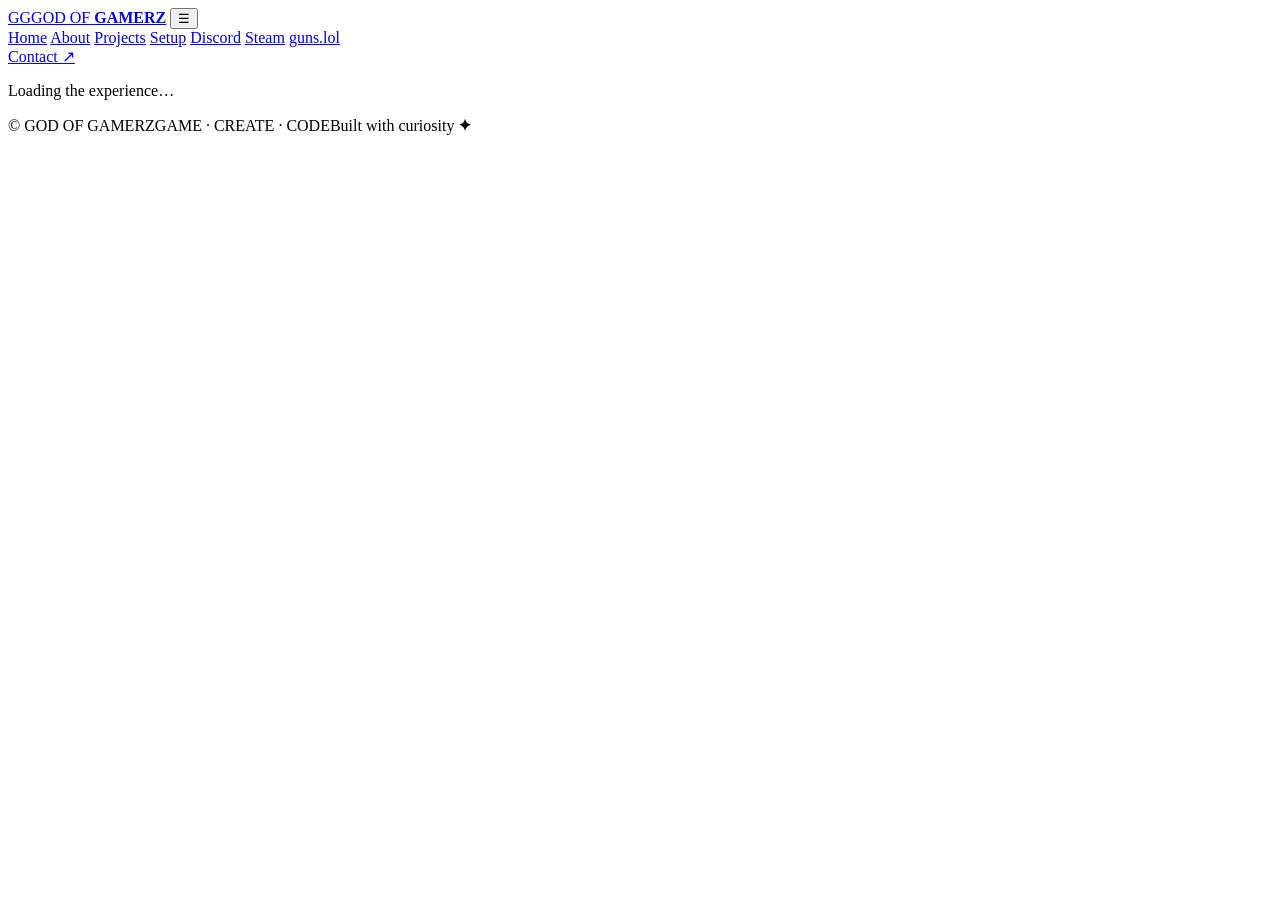
==== domain/manraj.xo.je/index.html @ b7074e6c "Add GOD OF GAMERZ personal site: index.html" ====
<!doctype html>
<html lang="en">
<head>
  <meta charset="utf-8">
  <meta name="viewport" content="width=device-width,initial-scale=1">
  <meta name="theme-color" content="#090b10">
  <meta name="description" content="GOD OF GAMERZ — gamer, creator and full-stack web & app developer.">
  <title>GOD OF GAMERZ — manraj.xo.je</title>
  <link rel="preconnect" href="https://fonts.googleapis.com">
  <link rel="preconnect" href="https://fonts.gstatic.com" crossorigin>
  <link href="https://fonts.googleapis.com/css2?family=DM+Sans:wght@400;500;600;700;800&family=Space+Grotesk:wght@500;600;700&display=swap" rel="stylesheet">
  <link rel="stylesheet" href="./css/style.css">
  <script defer src="./js/app.js"></script>
</head>
<body>
  <div class="ambient ambient-one"></div><div class="ambient ambient-two"></div>
  <header class="topbar">
    <a class="brand" href="#" data-page="home" aria-label="GOD OF GAMERZ home"><span class="brand-mark">GG</span><span>GOD OF <b>GAMERZ</b></span></a>
    <button class="menu-toggle" id="menuToggle" aria-label="Toggle navigation">☰</button>
    <nav class="nav" id="nav">
      <a href="#" data-page="home" class="active">Home</a>
      <a href="#" data-page="description">About</a>
      <a href="#" data-page="projects">Projects</a>
      <a href="#" data-page="setup">Setup</a>
      <a href="#" data-page="discord">Discord</a>
      <a href="#" data-page="steam">Steam</a>
      <a href="#" data-page="guns">guns.lol</a>
    </nav>
    <a class="top-cta" href="#" data-page="contact">Contact ↗</a>
  </header>
  <main id="app" class="page-shell" aria-live="polite">
    <section class="loading"><span class="loader"></span><p>Loading the experience…</p></section>
  </main>
  <footer class="footer"><span>© <span id="year"></span> GOD OF GAMERZ</span><span>GAME · CREATE · CODE</span><span>Built with curiosity <b>✦</b></span></footer>
</body>
</html>
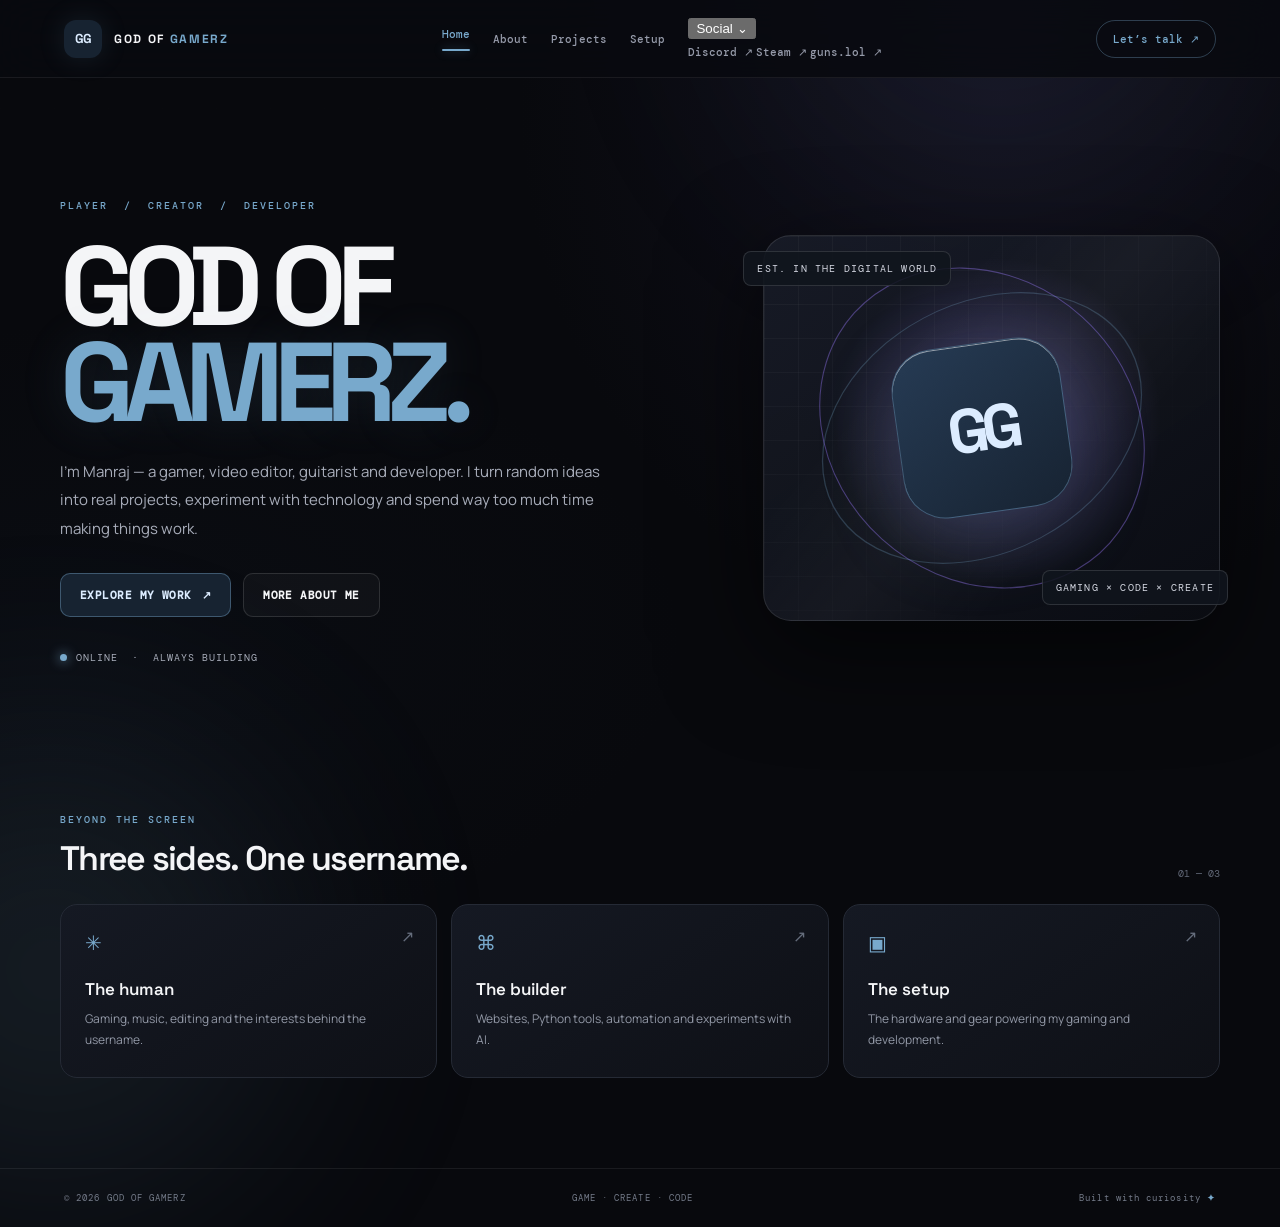
==== commit 6fa72d51: "Restructure site navigation with grouped social links" ====
--- a/domain/manraj.xo.je/index.html
+++ b/domain/manraj.xo.je/index.html
@@ -17,16 +17,21 @@
   <header class="topbar">
     <a class="brand" href="#" data-page="home" aria-label="GOD OF GAMERZ home"><span class="brand-mark">GG</span><span>GOD OF <b>GAMERZ</b></span></a>
     <button class="menu-toggle" id="menuToggle" aria-label="Toggle navigation">☰</button>
-    <nav class="nav" id="nav">
+    <nav class="nav" id="nav" aria-label="Main navigation">
       <a href="#" data-page="home" class="active">Home</a>
       <a href="#" data-page="description">About</a>
       <a href="#" data-page="projects">Projects</a>
       <a href="#" data-page="setup">Setup</a>
-      <a href="#" data-page="discord">Discord</a>
-      <a href="#" data-page="steam">Steam</a>
-      <a href="#" data-page="guns">guns.lol</a>
+      <div class="nav-more" id="navMore">
+        <button class="nav-more-trigger" type="button" aria-expanded="false" aria-controls="navSocial">Social <span>⌄</span></button>
+        <div class="nav-social" id="navSocial">
+          <a href="#" data-page="discord">Discord <span>↗</span></a>
+          <a href="#" data-page="steam">Steam <span>↗</span></a>
+          <a href="#" data-page="guns">guns.lol <span>↗</span></a>
+        </div>
+      </div>
     </nav>
-    <a class="top-cta" href="#" data-page="contact">Contact ↗</a>
+    <a class="top-cta" href="#" data-page="contact">Let’s talk <span>↗</span></a>
   </header>
   <main id="app" class="page-shell" aria-live="polite">
     <section class="loading"><span class="loader"></span><p>Loading the experience…</p></section>
--- a/domain/manraj.xo.je/css/style.css
+++ b/domain/manraj.xo.je/css/style.css
@@ -0,0 +1,17 @@
+@import url('https://fonts.googleapis.com/css2?family=DM+Mono:wght@400;500&family=Manrope:wght@400;500;600;700;800&family=Space+Grotesk:wght@400;500;600;700&display=swap');
+:root{color-scheme:dark;--bg:#08090d;--surface:#101218;--surface2:#151923;--line:#252a35;--text:#f4f5f7;--muted:#9298a6;--lime:#78a9cc;--violet:#596b9b;--radius:22px}
+*{box-sizing:border-box}html{scroll-behavior:smooth}body{margin:0;min-height:100vh;background:radial-gradient(ellipse at 78% 8%,#24203b55,transparent 34%),radial-gradient(ellipse at 8% 52%,#18243422,transparent 35%),var(--bg);color:var(--text);font-family:Manrope, sans-serif;overflow-x:hidden}body:before{content:"";position:fixed;inset:0;pointer-events:none;z-index:-1;opacity:.14;background-image:linear-gradient(#ffffff08 1px,transparent 1px),linear-gradient(90deg,#ffffff08 1px,transparent 1px);background-size:54px 54px;mask-image:linear-gradient(to bottom,black,transparent 85%)}a{color:inherit;text-decoration:none}.ambient{position:fixed;width:460px;height:460px;border-radius:50%;filter:blur(130px);opacity:.13;pointer-events:none;z-index:-1}.ambient-one{background:var(--violet);top:-280px;right:4%}.ambient-two{background:var(--lime);bottom:-300px;left:-180px}
+.topbar{height:78px;display:flex;align-items:center;justify-content:space-between;padding:0 clamp(18px,5vw,76px);border-bottom:1px solid #ffffff12;background:#090a0fdd;backdrop-filter:blur(22px);position:sticky;top:0;z-index:20}.brand{display:flex;align-items:center;gap:12px;font:700 12px 'Space Grotesk';letter-spacing:.14em}.brand b{color:var(--lime)}.brand-mark{display:grid;place-items:center;width:38px;height:38px;background:#172331;color:#dcecff;border-color:#78a9cc66;border-radius:12px;font:700 13px 'Space Grotesk';letter-spacing:-.06em;box-shadow:0 0 28px #78a9cc22}.nav{display:flex;gap:clamp(12px,1.8vw,26px);align-items:center}.nav a,.top-cta{font:500 11px 'DM Mono',monospace;color:#969baa;transition:.2s}.nav a:hover,.nav a.active{color:var(--lime)}.nav a.active:after{content:"";display:block;height:2px;background:var(--lime);margin-top:8px;border-radius:2px;box-shadow:0 0 10px #78a9cc66}.top-cta{border:1px solid #78a9cc55;padding:11px 16px;border-radius:999px;color:var(--lime)}.top-cta:hover{background:#172331;color:#dcecff;border-color:#78a9cc66}.menu-toggle{display:none;background:none;border:0;color:white;font-size:22px}.page-shell{width:min(1160px,calc(100% - 44px));margin:0 auto;min-height:calc(100vh - 150px);padding:58px 0 90px}
+.eyebrow{font:500 10px 'DM Mono',monospace;letter-spacing:.2em;text-transform:uppercase;color:var(--lime)}.hero{display:grid;grid-template-columns:1.12fr .88fr;gap:clamp(28px,6vw,84px);align-items:center;padding:56px 0 100px;min-height:570px}.hero-copy{position:relative}.hero h1{font:700 clamp(58px,9vw,112px)/.86 'Space Grotesk';letter-spacing:-.09em;margin:25px 0 26px}.hero h1 span{color:var(--lime);text-shadow:0 0 48px #78a9cc22}.lead{max-width:570px;color:#a8adba;font-size:15px;line-height:1.9}.actions{display:flex;gap:12px;flex-wrap:wrap;margin-top:30px}.button{display:inline-flex;align-items:center;justify-content:center;gap:10px;padding:14px 19px;border-radius:10px;background:#172331;border:1px solid #78a9cc66;color:#dcecff;font:800 11px 'DM Mono',monospace;letter-spacing:.04em;transition:.2s}.button:hover{transform:translateY(-3px);box-shadow:0 10px 30px #78a9cc18}.button.secondary{background:#ffffff08;border:1px solid #ffffff20;color:var(--text)}.button.secondary:hover{border-color:var(--lime);color:var(--lime);box-shadow:none}.hero-visual{min-height:410px;position:relative;display:grid;place-items:center}.visual-frame{position:absolute;inset:12px 0 12px 20px;border:1px solid #ffffff1c;border-radius:28px;background:linear-gradient(145deg,#191d29dd,#0b0d13ee);overflow:hidden;box-shadow:0 30px 100px #0009}.visual-frame:before{content:"";position:absolute;width:340px;height:340px;border-radius:50%;background:radial-gradient(circle,#a18aff55,transparent 68%);top:4%;left:14%}.visual-frame:after{content:"";position:absolute;inset:0;background:linear-gradient(130deg,transparent 30%,#ffffff08 50%,transparent 70%)}.visual-grid{position:absolute;inset:0;background:linear-gradient(#ffffff0a 1px,transparent 1px),linear-gradient(90deg,#ffffff0a 1px,transparent 1px);background-size:34px 34px;mask-image:linear-gradient(135deg,black,transparent 85%)}.orbit{position:absolute;width:250px;height:250px;border:1px solid #78a9cc44;border-radius:50%;transform:rotate(-28deg) scaleX(1.35)}.orbit.two{width:300px;height:300px;border-color:#9b7bff66;transform:rotate(42deg) scaleX(1.15)}.visual-core{position:relative;z-index:2;width:170px;height:170px;border-radius:42px;display:grid;place-items:center;background:linear-gradient(145deg,#263b54,#172332);border:1px solid #78a9cc66;color:#dcecff;font:700 62px 'Space Grotesk';letter-spacing:-.1em;transform:rotate(-8deg);box-shadow:0 22px 90px #78a9cc22, inset 0 1px 0 #ffffff88}.visual-tag{position:absolute;z-index:3;font:10px 'DM Mono';letter-spacing:.12em;color:#d5d8e2;background:#11151ddd;border:1px solid #ffffff20;padding:10px 13px;border-radius:8px}.tag-top{top:28px;left:0}.tag-bottom{bottom:28px;right:-8px}.status-line{display:flex;align-items:center;gap:9px;color:#a8adba;font:10px 'DM Mono';letter-spacing:.1em;margin-top:34px}.status-dot{width:7px;height:7px;border-radius:50%;background:var(--lime);box-shadow:0 0 12px var(--lime)}
+.section-head{display:flex;justify-content:space-between;align-items:end;margin:0 0 24px}.section-head h2{font:600 clamp(24px,4vw,34px) 'Space Grotesk';letter-spacing:-.05em;margin:9px 0 0}.section-index{font:10px 'DM Mono';color:#626978}.grid{display:grid;grid-template-columns:repeat(3,1fr);gap:14px}.card{position:relative;background:linear-gradient(145deg,#151923,#0e1016);border:1px solid var(--line);border-radius:17px;padding:24px;min-height:174px;transition:.25s;overflow:hidden}.card:after{content:"↗";position:absolute;right:22px;top:20px;color:#656d7c;font-size:16px;transition:.2s}.card:hover{transform:translateY(-5px);border-color:#78a9cc66;background:linear-gradient(145deg,#171e29,#10131a);box-shadow:0 18px 45px #0005}.card:hover:after{color:var(--lime);transform:translate(3px,-3px)}.card .icon{font-size:20px;color:var(--lime)}.card h3{font:600 17px 'Space Grotesk';margin:22px 0 8px}.card p{font-size:12px;line-height:1.75;color:var(--muted);margin:0}
+.page-title{font:700 clamp(42px,7vw,76px)/.98 'Space Grotesk';letter-spacing:-.075em;margin:16px 0 22px}.content{max-width:790px;color:#aeb4c0;line-height:1.95;font-size:14px}.detail-list{display:grid;grid-template-columns:repeat(2,1fr);gap:12px;margin-top:30px}.detail{padding:20px;background:var(--surface);border:1px solid var(--line);border-radius:13px}.detail small{display:block;color:var(--lime);font:10px 'DM Mono';text-transform:uppercase;letter-spacing:.14em;margin-bottom:9px}.detail strong{font:600 13px 'Space Grotesk'}.chips{display:flex;flex-wrap:wrap;gap:8px;margin-top:22px}.chip{font:10px 'DM Mono';padding:8px 11px;border:1px solid #ffffff20;border-radius:7px;color:#c5cad3;background:#ffffff05}.profile-card{position:relative;z-index:2;width:100%;min-height:350px;display:flex;flex-direction:column;justify-content:space-between;padding:28px;border:1px solid #ffffff22;border-radius:18px;background:linear-gradient(145deg,#191e2b,#101219);box-shadow:0 28px 80px #0008}.avatar{width:58px;height:58px;border-radius:17px;display:grid;place-items:center;background:#172331;border:1px solid #78a9cc66;color:#dcecff;font:700 20px 'Space Grotesk'}.profile-card h2{font:700 25px 'Space Grotesk';margin:20px 0 6px;letter-spacing:-.04em}.muted{color:var(--muted)}.profile-card .muted{font-size:12px}.profile-card .chips{margin-top:18px}.loading{display:grid;place-items:center;min-height:50vh;color:var(--muted)}.loader{width:27px;height:27px;border:2px solid var(--line);border-top-color:var(--lime);border-radius:50%;animation:spin .8s linear infinite}@keyframes spin{to{transform:rotate(360deg)}}.footer{border-top:1px solid #ffffff13;padding:23px clamp(20px,5vw,76px);display:flex;justify-content:space-between;gap:12px;color:#747b89;font:9px 'DM Mono';letter-spacing:.12em}.footer b{color:var(--lime)}
+@media(max-width:900px){.nav{display:none;position:absolute;top:78px;left:0;right:0;background:#0d1018f5;padding:22px;flex-direction:column;align-items:flex-start;border-bottom:1px solid var(--line)}.nav.open{display:flex}.menu-toggle{display:block;margin-left:auto;margin-right:14px}.top-cta{display:none}.hero{grid-template-columns:1fr;gap:28px;padding:32px 0 70px}.hero-visual{min-height:350px}.visual-frame{inset:10px 12px}.grid{grid-template-columns:repeat(2,1fr)}}
+@media(max-width:560px){.page-shell{width:calc(100% - 34px);padding-top:35px}.hero{min-height:0}.hero h1{font-size:clamp(58px,16vw,88px)}.hero-visual{min-height:300px}.visual-core{width:135px;height:135px;font-size:50px}.orbit{width:200px;height:200px}.orbit.two{width:245px;height:245px}.grid,.detail-list{grid-template-columns:1fr}.card{min-height:150px}.footer{flex-direction:column;align-items:flex-start}.brand{font-size:10px}}
+@media(prefers-reduced-motion:reduce){*,*:before,*:after{scroll-behavior:auto!important;animation:none!important;transition:none!important}}
+
+
+/* Social embeds + refined page system */
+.social-page{max-width:980px;margin:0 auto}.social-page>.content{margin:0 0 30px}.embed-heading{display:flex;align-items:end;justify-content:space-between;gap:20px;margin:38px 0 15px}.embed-heading h2{font:600 23px 'Space Grotesk';letter-spacing:-.04em;margin:8px 0 0}.text-link{font:500 11px 'DM Mono';color:var(--accent);white-space:nowrap}.text-link:hover{text-decoration:underline}.embed-frame{position:relative;width:100%;min-height:340px;border:1px solid var(--line);border-radius:18px;overflow:hidden;background:linear-gradient(145deg,#171c27,#0c0e14);box-shadow:0 24px 70px #0006}.embed-frame iframe{display:block;width:100%;height:100%;min-height:340px;border:0;background:transparent}.steam-frame{min-height:220px;display:grid;place-items:center;padding:22px}.steam-frame iframe{width:min(100%,646px);height:190px;min-height:190px;border-radius:10px}.discord-frame iframe{min-height:420px}.guns-frame{height:min(76vh,760px);min-height:520px}.guns-frame iframe{min-height:520px}.embed-note{color:var(--muted);font-size:11px;line-height:1.7;margin:13px 2px 0}.embed-overlay{position:absolute;inset:auto 14px 14px;display:flex;align-items:center;justify-content:space-between;gap:12px;padding:13px 15px;border:1px solid #ffffff20;border-radius:12px;background:#0b0d13ed;backdrop-filter:blur(14px);font-size:11px;color:#b9c0cc}.embed-overlay .button{white-space:nowrap;padding:11px 13px;font-size:9px}.social-page .actions{margin-top:24px}
+.content{font-size:14px}.section-head{margin-top:42px}.detail-list+.section-head{margin-top:48px}.detail,.card{backdrop-filter:blur(8px)}.detail{transition:border-color .2s,transform .2s}.detail:hover{border-color:#8bd8e855;transform:translateY(-2px)}.page-shell{animation:pageEnter .35s ease both}@keyframes pageEnter{from{opacity:0;transform:translateY(8px)}to{opacity:1;transform:translateY(0)}}::selection{background:var(--accent);color:#081014}
+@media(max-width:650px){.embed-heading{align-items:flex-start;flex-direction:column;margin-top:30px}.embed-frame{border-radius:13px}.steam-frame{padding:12px;min-height:210px}.steam-frame iframe{height:190px}.discord-frame,.discord-frame iframe{min-height:400px}.guns-frame,.guns-frame iframe{height:65vh;min-height:430px}.embed-overlay{align-items:flex-start;flex-direction:column}.embed-overlay .button{width:100%}}
+@media(prefers-reduced-motion:reduce){.page-shell{animation:none}}
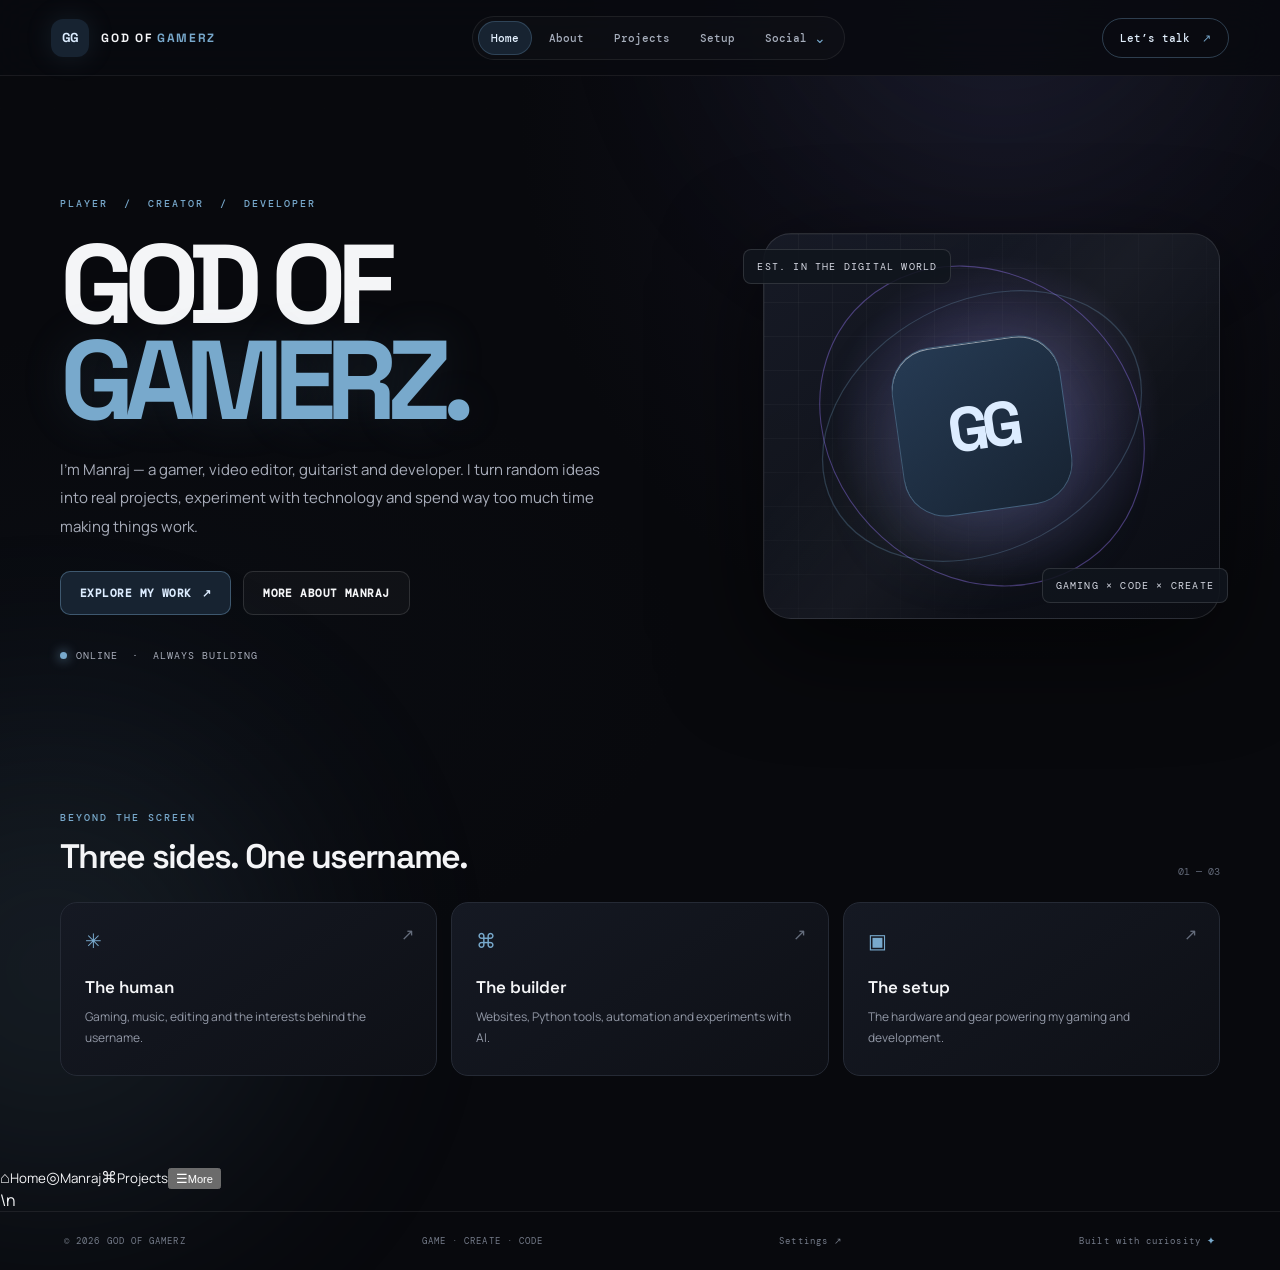
==== commit dd079591: "Add responsive quick navigation shell" ====
--- a/domain/manraj.xo.je/index.html
+++ b/domain/manraj.xo.je/index.html
@@ -16,26 +16,26 @@
   <div class="ambient ambient-one"></div><div class="ambient ambient-two"></div>
   <header class="topbar">
     <a class="brand" href="#" data-page="home" aria-label="GOD OF GAMERZ home"><span class="brand-mark">GG</span><span>GOD OF <b>GAMERZ</b></span></a>
-    <button class="menu-toggle" id="menuToggle" aria-label="Toggle navigation">☰</button>
+    <button class="menu-toggle" id="menuToggle" aria-label="Open navigation" aria-expanded="false" aria-controls="nav"><span></span><span></span></button>
     <nav class="nav" id="nav" aria-label="Main navigation">
-      <a href="#" data-page="home" class="active">Home</a>
-      <a href="#" data-page="description">About</a>
-      <a href="#" data-page="projects">Projects</a>
-      <a href="#" data-page="setup">Setup</a>
+      <a href="#home" data-page="home" class="active">Home</a>
+      <a href="#description" data-page="description">About</a>
+      <a href="#projects" data-page="projects">Projects</a>
+      <a href="#setup" data-page="setup">Setup</a>
       <div class="nav-more" id="navMore">
         <button class="nav-more-trigger" type="button" aria-expanded="false" aria-controls="navSocial">Social <span>⌄</span></button>
         <div class="nav-social" id="navSocial">
-          <a href="#" data-page="discord">Discord <span>↗</span></a>
-          <a href="#" data-page="steam">Steam <span>↗</span></a>
-          <a href="#" data-page="guns">guns.lol <span>↗</span></a>
+          <a href="#discord" data-page="discord">Discord <span>↗</span></a>
+          <a href="#steam" data-page="steam">Steam <span>↗</span></a>
+          <a href="#guns" data-page="guns">guns.lol <span>↗</span></a>
         </div>
       </div>
     </nav>
-    <a class="top-cta" href="#" data-page="contact">Let’s talk <span>↗</span></a>
+    <a class="top-cta" href="#contact" data-page="contact">Let’s talk <span>↗</span></a>
   </header>
   <main id="app" class="page-shell" aria-live="polite">
     <section class="loading"><span class="loader"></span><p>Loading the experience…</p></section>
   </main>
-  <footer class="footer"><span>© <span id="year"></span> GOD OF GAMERZ</span><span>GAME · CREATE · CODE</span><span>Built with curiosity <b>✦</b></span></footer>
+  <nav class="mobile-dock" aria-label="Quick navigation"><a href="#home" data-page="home"><span>⌂</span><small>Home</small></a><a href="#description" data-page="description"><span>◎</span><small>Manraj</small></a><a href="#projects" data-page="projects"><span>⌘</span><small>Projects</small></a><button type="button" id="dockMenu" aria-label="Open full navigation"><span>☰</span><small>More</small></button></nav>\n  <footer class="footer"><span>© <span id="year"></span> GOD OF GAMERZ</span><span>GAME · CREATE · CODE</span><a href="#settings" data-page="settings">Settings ↗</a><span>Built with curiosity <b>✦</b></span></footer>
 </body>
 </html>
--- a/domain/manraj.xo.je/css/style.css
+++ b/domain/manraj.xo.je/css/style.css
@@ -15,3 +15,44 @@
 .content{font-size:14px}.section-head{margin-top:42px}.detail-list+.section-head{margin-top:48px}.detail,.card{backdrop-filter:blur(8px)}.detail{transition:border-color .2s,transform .2s}.detail:hover{border-color:#8bd8e855;transform:translateY(-2px)}.page-shell{animation:pageEnter .35s ease both}@keyframes pageEnter{from{opacity:0;transform:translateY(8px)}to{opacity:1;transform:translateY(0)}}::selection{background:var(--accent);color:#081014}
 @media(max-width:650px){.embed-heading{align-items:flex-start;flex-direction:column;margin-top:30px}.embed-frame{border-radius:13px}.steam-frame{padding:12px;min-height:210px}.steam-frame iframe{height:190px}.discord-frame,.discord-frame iframe{min-height:400px}.guns-frame,.guns-frame iframe{height:65vh;min-height:430px}.embed-overlay{align-items:flex-start;flex-direction:column}.embed-overlay .button{width:100%}}
 @media(prefers-reduced-motion:reduce){.page-shell{animation:none}}
+
+
+/* Navigation refresh: compact desktop bar + usable mobile drawer */
+.topbar{height:76px;padding-inline:clamp(18px,4vw,64px);gap:24px}
+.brand{flex:0 0 auto;white-space:nowrap}
+.nav{height:44px;display:flex;align-items:center;gap:4px;padding:5px;border:1px solid #ffffff12;border-radius:999px;background:#ffffff05}
+.nav>a,.nav-more-trigger{display:flex;align-items:center;gap:7px;padding:10px 13px;border-radius:999px;color:#a6adbb;font:500 11px 'DM Mono',monospace;white-space:nowrap;transition:background .2s,color .2s}
+.nav>a:after{display:none!important}
+.nav>a:hover,.nav-more-trigger:hover{background:#ffffff0b;color:#fff}
+.nav>a.active{background:#172331;color:#e4f1ff;box-shadow:inset 0 0 0 1px #78a9cc40}
+.nav-more{position:relative}
+.nav-more-trigger{border:0;background:transparent;cursor:pointer}
+.nav-more-trigger span{color:#78a9cc;font-size:14px;transition:transform .2s}
+.nav-more.open .nav-more-trigger span{transform:rotate(180deg)}
+.nav-social{display:none;position:absolute;top:calc(100% + 12px);left:0;min-width:165px;padding:7px;border:1px solid #ffffff18;border-radius:14px;background:#10141dee;backdrop-filter:blur(22px);box-shadow:0 18px 55px #0009}
+.nav-more.open .nav-social{display:grid}
+.nav-social a{display:flex;justify-content:space-between;align-items:center;padding:11px 12px;border-radius:9px;color:#b6bdca;font:500 11px 'DM Mono',monospace}
+.nav-social a:hover,.nav-social a.active{background:#1a2634;color:#e2efff}
+.nav-social a span{color:#78a9cc}
+.top-cta{display:flex;align-items:center;gap:12px;padding:12px 17px;border-color:#78a9cc55;color:#e0edfb;white-space:nowrap}
+.top-cta span{color:#78a9cc}
+.menu-toggle{width:42px;height:42px;border:1px solid #ffffff20;border-radius:12px;background:#ffffff08;color:#f4f5f7;font-size:18px;cursor:pointer}
+@media(max-width:980px){
+ .topbar{gap:12px}
+ .nav{gap:2px}
+ .nav>a,.nav-more-trigger{padding:9px 10px;font-size:10px}
+ .top-cta{padding:10px 13px}
+}
+@media(max-width:760px){
+ .topbar{height:70px;padding-inline:17px}
+ .menu-toggle{display:grid;place-items:center;margin:0 0 0 auto}
+ .top-cta{display:none}
+ .nav{display:none;position:absolute;top:80px;left:14px;right:14px;height:auto;padding:12px;align-items:stretch;gap:5px;flex-direction:column;border:1px solid #ffffff1c;border-radius:18px;background:#0c1018f5;box-shadow:0 24px 70px #000b;backdrop-filter:blur(24px)}
+ .nav.open{display:flex}
+ .nav>a,.nav-more-trigger{width:100%;justify-content:flex-start;padding:14px 15px;border-radius:11px;font-size:12px}
+ .nav>a.active{background:#172331}
+ .nav-more{width:100%}
+ .nav-more-trigger span{margin-left:auto}
+ .nav-social{position:static;min-width:0;margin:3px 0 5px 10px;padding:4px 4px 4px 9px;border:0;border-left:1px solid #78a9cc55;border-radius:0;background:transparent;box-shadow:none;backdrop-filter:none}
+ .nav-social a{padding:11px 12px}
+}
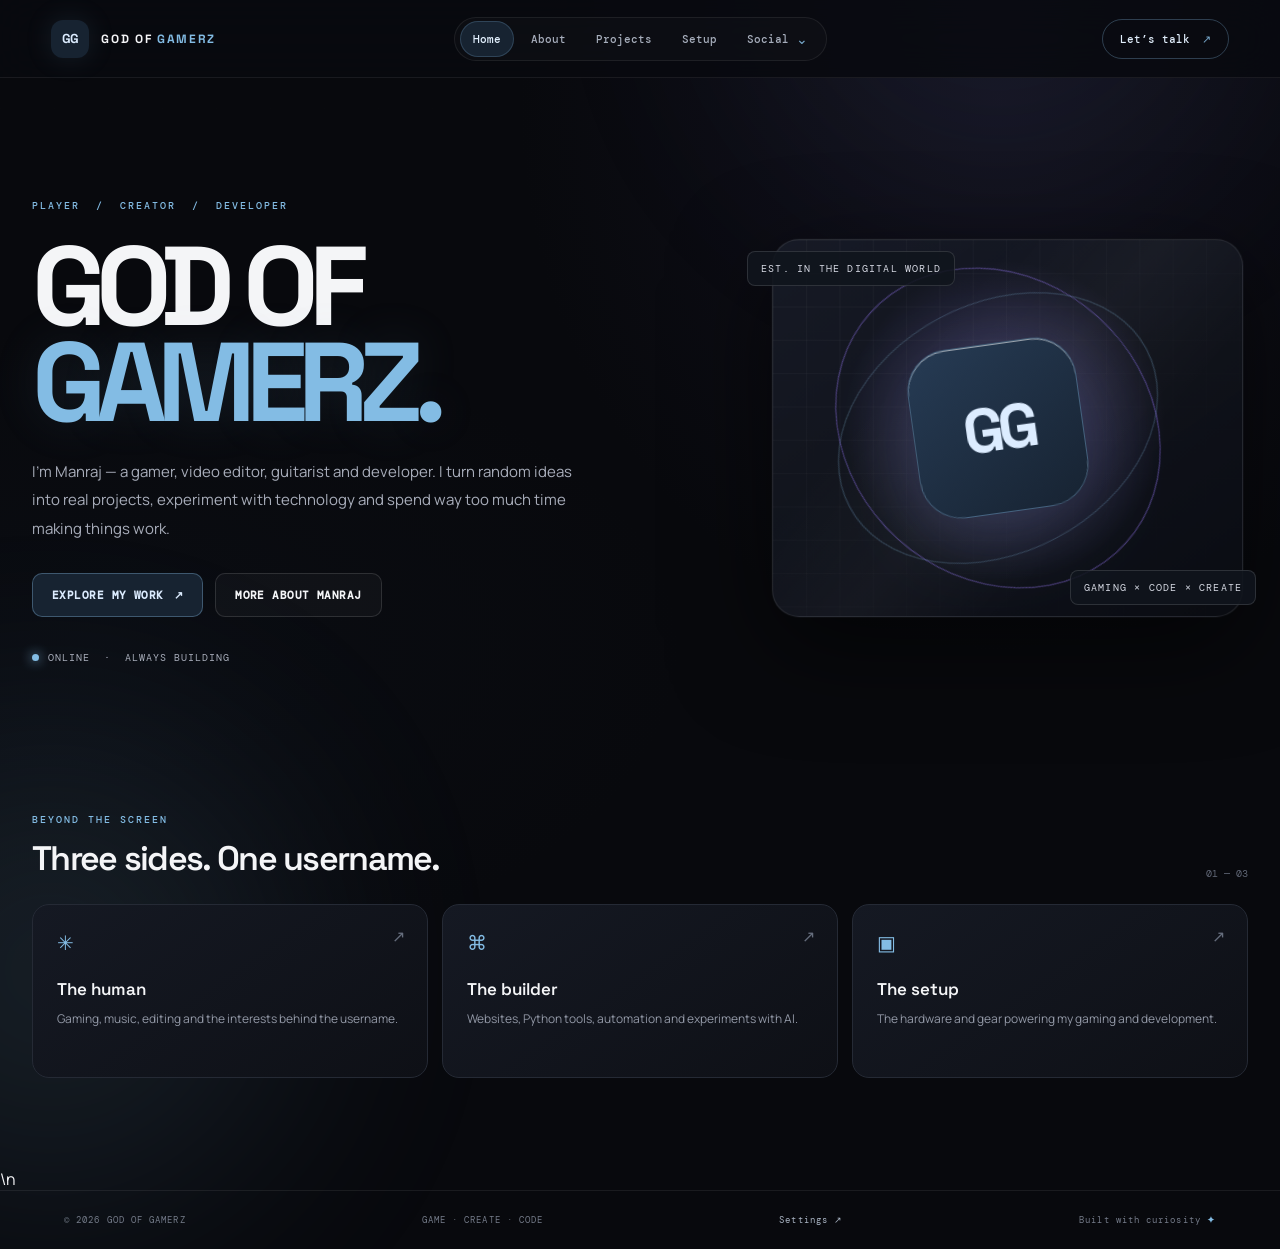
==== commit b1f2b16c: "Add direct WhatsApp social redirect" ====
--- a/domain/manraj.xo.je/index.html
+++ b/domain/manraj.xo.je/index.html
@@ -28,6 +28,7 @@
           <a href="#discord" data-page="discord">Discord <span>↗</span></a>
           <a href="#steam" data-page="steam">Steam <span>↗</span></a>
           <a href="#guns" data-page="guns">guns.lol <span>↗</span></a>
+          <a href="https://wa.me/919915958690" target="_blank" rel="noopener noreferrer">WhatsApp <span>↗</span></a>
         </div>
       </div>
     </nav>
--- a/domain/manraj.xo.je/css/style.css
+++ b/domain/manraj.xo.je/css/style.css
@@ -1,10 +1,10 @@
 @import url('https://fonts.googleapis.com/css2?family=DM+Mono:wght@400;500&family=Manrope:wght@400;500;600;700;800&family=Space+Grotesk:wght@400;500;600;700&display=swap');
-:root{color-scheme:dark;--bg:#08090d;--surface:#101218;--surface2:#151923;--line:#252a35;--text:#f4f5f7;--muted:#9298a6;--lime:#78a9cc;--violet:#596b9b;--radius:22px}
-*{box-sizing:border-box}html{scroll-behavior:smooth}body{margin:0;min-height:100vh;background:radial-gradient(ellipse at 78% 8%,#24203b55,transparent 34%),radial-gradient(ellipse at 8% 52%,#18243422,transparent 35%),var(--bg);color:var(--text);font-family:Manrope, sans-serif;overflow-x:hidden}body:before{content:"";position:fixed;inset:0;pointer-events:none;z-index:-1;opacity:.14;background-image:linear-gradient(#ffffff08 1px,transparent 1px),linear-gradient(90deg,#ffffff08 1px,transparent 1px);background-size:54px 54px;mask-image:linear-gradient(to bottom,black,transparent 85%)}a{color:inherit;text-decoration:none}.ambient{position:fixed;width:460px;height:460px;border-radius:50%;filter:blur(130px);opacity:.13;pointer-events:none;z-index:-1}.ambient-one{background:var(--violet);top:-280px;right:4%}.ambient-two{background:var(--lime);bottom:-300px;left:-180px}
-.topbar{height:78px;display:flex;align-items:center;justify-content:space-between;padding:0 clamp(18px,5vw,76px);border-bottom:1px solid #ffffff12;background:#090a0fdd;backdrop-filter:blur(22px);position:sticky;top:0;z-index:20}.brand{display:flex;align-items:center;gap:12px;font:700 12px 'Space Grotesk';letter-spacing:.14em}.brand b{color:var(--lime)}.brand-mark{display:grid;place-items:center;width:38px;height:38px;background:#172331;color:#dcecff;border-color:#78a9cc66;border-radius:12px;font:700 13px 'Space Grotesk';letter-spacing:-.06em;box-shadow:0 0 28px #78a9cc22}.nav{display:flex;gap:clamp(12px,1.8vw,26px);align-items:center}.nav a,.top-cta{font:500 11px 'DM Mono',monospace;color:#969baa;transition:.2s}.nav a:hover,.nav a.active{color:var(--lime)}.nav a.active:after{content:"";display:block;height:2px;background:var(--lime);margin-top:8px;border-radius:2px;box-shadow:0 0 10px #78a9cc66}.top-cta{border:1px solid #78a9cc55;padding:11px 16px;border-radius:999px;color:var(--lime)}.top-cta:hover{background:#172331;color:#dcecff;border-color:#78a9cc66}.menu-toggle{display:none;background:none;border:0;color:white;font-size:22px}.page-shell{width:min(1160px,calc(100% - 44px));margin:0 auto;min-height:calc(100vh - 150px);padding:58px 0 90px}
-.eyebrow{font:500 10px 'DM Mono',monospace;letter-spacing:.2em;text-transform:uppercase;color:var(--lime)}.hero{display:grid;grid-template-columns:1.12fr .88fr;gap:clamp(28px,6vw,84px);align-items:center;padding:56px 0 100px;min-height:570px}.hero-copy{position:relative}.hero h1{font:700 clamp(58px,9vw,112px)/.86 'Space Grotesk';letter-spacing:-.09em;margin:25px 0 26px}.hero h1 span{color:var(--lime);text-shadow:0 0 48px #78a9cc22}.lead{max-width:570px;color:#a8adba;font-size:15px;line-height:1.9}.actions{display:flex;gap:12px;flex-wrap:wrap;margin-top:30px}.button{display:inline-flex;align-items:center;justify-content:center;gap:10px;padding:14px 19px;border-radius:10px;background:#172331;border:1px solid #78a9cc66;color:#dcecff;font:800 11px 'DM Mono',monospace;letter-spacing:.04em;transition:.2s}.button:hover{transform:translateY(-3px);box-shadow:0 10px 30px #78a9cc18}.button.secondary{background:#ffffff08;border:1px solid #ffffff20;color:var(--text)}.button.secondary:hover{border-color:var(--lime);color:var(--lime);box-shadow:none}.hero-visual{min-height:410px;position:relative;display:grid;place-items:center}.visual-frame{position:absolute;inset:12px 0 12px 20px;border:1px solid #ffffff1c;border-radius:28px;background:linear-gradient(145deg,#191d29dd,#0b0d13ee);overflow:hidden;box-shadow:0 30px 100px #0009}.visual-frame:before{content:"";position:absolute;width:340px;height:340px;border-radius:50%;background:radial-gradient(circle,#a18aff55,transparent 68%);top:4%;left:14%}.visual-frame:after{content:"";position:absolute;inset:0;background:linear-gradient(130deg,transparent 30%,#ffffff08 50%,transparent 70%)}.visual-grid{position:absolute;inset:0;background:linear-gradient(#ffffff0a 1px,transparent 1px),linear-gradient(90deg,#ffffff0a 1px,transparent 1px);background-size:34px 34px;mask-image:linear-gradient(135deg,black,transparent 85%)}.orbit{position:absolute;width:250px;height:250px;border:1px solid #78a9cc44;border-radius:50%;transform:rotate(-28deg) scaleX(1.35)}.orbit.two{width:300px;height:300px;border-color:#9b7bff66;transform:rotate(42deg) scaleX(1.15)}.visual-core{position:relative;z-index:2;width:170px;height:170px;border-radius:42px;display:grid;place-items:center;background:linear-gradient(145deg,#263b54,#172332);border:1px solid #78a9cc66;color:#dcecff;font:700 62px 'Space Grotesk';letter-spacing:-.1em;transform:rotate(-8deg);box-shadow:0 22px 90px #78a9cc22, inset 0 1px 0 #ffffff88}.visual-tag{position:absolute;z-index:3;font:10px 'DM Mono';letter-spacing:.12em;color:#d5d8e2;background:#11151ddd;border:1px solid #ffffff20;padding:10px 13px;border-radius:8px}.tag-top{top:28px;left:0}.tag-bottom{bottom:28px;right:-8px}.status-line{display:flex;align-items:center;gap:9px;color:#a8adba;font:10px 'DM Mono';letter-spacing:.1em;margin-top:34px}.status-dot{width:7px;height:7px;border-radius:50%;background:var(--lime);box-shadow:0 0 12px var(--lime)}
-.section-head{display:flex;justify-content:space-between;align-items:end;margin:0 0 24px}.section-head h2{font:600 clamp(24px,4vw,34px) 'Space Grotesk';letter-spacing:-.05em;margin:9px 0 0}.section-index{font:10px 'DM Mono';color:#626978}.grid{display:grid;grid-template-columns:repeat(3,1fr);gap:14px}.card{position:relative;background:linear-gradient(145deg,#151923,#0e1016);border:1px solid var(--line);border-radius:17px;padding:24px;min-height:174px;transition:.25s;overflow:hidden}.card:after{content:"↗";position:absolute;right:22px;top:20px;color:#656d7c;font-size:16px;transition:.2s}.card:hover{transform:translateY(-5px);border-color:#78a9cc66;background:linear-gradient(145deg,#171e29,#10131a);box-shadow:0 18px 45px #0005}.card:hover:after{color:var(--lime);transform:translate(3px,-3px)}.card .icon{font-size:20px;color:var(--lime)}.card h3{font:600 17px 'Space Grotesk';margin:22px 0 8px}.card p{font-size:12px;line-height:1.75;color:var(--muted);margin:0}
-.page-title{font:700 clamp(42px,7vw,76px)/.98 'Space Grotesk';letter-spacing:-.075em;margin:16px 0 22px}.content{max-width:790px;color:#aeb4c0;line-height:1.95;font-size:14px}.detail-list{display:grid;grid-template-columns:repeat(2,1fr);gap:12px;margin-top:30px}.detail{padding:20px;background:var(--surface);border:1px solid var(--line);border-radius:13px}.detail small{display:block;color:var(--lime);font:10px 'DM Mono';text-transform:uppercase;letter-spacing:.14em;margin-bottom:9px}.detail strong{font:600 13px 'Space Grotesk'}.chips{display:flex;flex-wrap:wrap;gap:8px;margin-top:22px}.chip{font:10px 'DM Mono';padding:8px 11px;border:1px solid #ffffff20;border-radius:7px;color:#c5cad3;background:#ffffff05}.profile-card{position:relative;z-index:2;width:100%;min-height:350px;display:flex;flex-direction:column;justify-content:space-between;padding:28px;border:1px solid #ffffff22;border-radius:18px;background:linear-gradient(145deg,#191e2b,#101219);box-shadow:0 28px 80px #0008}.avatar{width:58px;height:58px;border-radius:17px;display:grid;place-items:center;background:#172331;border:1px solid #78a9cc66;color:#dcecff;font:700 20px 'Space Grotesk'}.profile-card h2{font:700 25px 'Space Grotesk';margin:20px 0 6px;letter-spacing:-.04em}.muted{color:var(--muted)}.profile-card .muted{font-size:12px}.profile-card .chips{margin-top:18px}.loading{display:grid;place-items:center;min-height:50vh;color:var(--muted)}.loader{width:27px;height:27px;border:2px solid var(--line);border-top-color:var(--lime);border-radius:50%;animation:spin .8s linear infinite}@keyframes spin{to{transform:rotate(360deg)}}.footer{border-top:1px solid #ffffff13;padding:23px clamp(20px,5vw,76px);display:flex;justify-content:space-between;gap:12px;color:#747b89;font:9px 'DM Mono';letter-spacing:.12em}.footer b{color:var(--lime)}
+:root{color-scheme:dark;--bg:#08090d;--surface:#101218;--surface2:#151923;--line:#252a35;--text:#f4f5f7;--muted:#9298a6;--accent:#78a9cc;--violet:#596b9b;--radius:22px}
+*{box-sizing:border-box}html{scroll-behavior:smooth}body{margin:0;min-height:100vh;background:radial-gradient(ellipse at 78% 8%,#24203b55,transparent 34%),radial-gradient(ellipse at 8% 52%,#18243422,transparent 35%),var(--bg);color:var(--text);font-family:Manrope, sans-serif;overflow-x:hidden}body:before{content:"";position:fixed;inset:0;pointer-events:none;z-index:-1;opacity:.14;background-image:linear-gradient(#ffffff08 1px,transparent 1px),linear-gradient(90deg,#ffffff08 1px,transparent 1px);background-size:54px 54px;mask-image:linear-gradient(to bottom,black,transparent 85%)}a{color:inherit;text-decoration:none}.ambient{position:fixed;width:460px;height:460px;border-radius:50%;filter:blur(130px);opacity:.13;pointer-events:none;z-index:-1}.ambient-one{background:var(--violet);top:-280px;right:4%}.ambient-two{background:var(--accent);bottom:-300px;left:-180px}
+.topbar{height:78px;display:flex;align-items:center;justify-content:space-between;padding:0 clamp(18px,5vw,76px);border-bottom:1px solid #ffffff12;background:#090a0fdd;backdrop-filter:blur(22px);position:sticky;top:0;z-index:20}.brand{display:flex;align-items:center;gap:12px;font:700 12px 'Space Grotesk';letter-spacing:.14em}.brand b{color:var(--accent)}.brand-mark{display:grid;place-items:center;width:38px;height:38px;background:#172331;color:#dcecff;border-color:#78a9cc66;border-radius:12px;font:700 13px 'Space Grotesk';letter-spacing:-.06em;box-shadow:0 0 28px #78a9cc22}.nav{display:flex;gap:clamp(12px,1.8vw,26px);align-items:center}.nav a,.top-cta{font:500 11px 'DM Mono',monospace;color:#969baa;transition:.2s}.nav a:hover,.nav a.active{color:var(--accent)}.nav a.active:after{content:"";display:block;height:2px;background:var(--accent);margin-top:8px;border-radius:2px;box-shadow:0 0 10px #78a9cc66}.top-cta{border:1px solid #78a9cc55;padding:11px 16px;border-radius:999px;color:var(--accent)}.top-cta:hover{background:#172331;color:#dcecff;border-color:#78a9cc66}.menu-toggle{display:none;background:none;border:0;color:white;font-size:22px}.page-shell{width:min(1160px,calc(100% - 44px));margin:0 auto;min-height:calc(100vh - 150px);padding:58px 0 90px}
+.eyebrow{font:500 10px 'DM Mono',monospace;letter-spacing:.2em;text-transform:uppercase;color:var(--accent)}.hero{display:grid;grid-template-columns:1.12fr .88fr;gap:clamp(28px,6vw,84px);align-items:center;padding:56px 0 100px;min-height:570px}.hero-copy{position:relative}.hero h1{font:700 clamp(58px,9vw,112px)/.86 'Space Grotesk';letter-spacing:-.09em;margin:25px 0 26px}.hero h1 span{color:var(--accent);text-shadow:0 0 48px #78a9cc22}.lead{max-width:570px;color:#a8adba;font-size:15px;line-height:1.9}.actions{display:flex;gap:12px;flex-wrap:wrap;margin-top:30px}.button{display:inline-flex;align-items:center;justify-content:center;gap:10px;padding:14px 19px;border-radius:10px;background:#172331;border:1px solid #78a9cc66;color:#dcecff;font:800 11px 'DM Mono',monospace;letter-spacing:.04em;transition:.2s}.button:hover{transform:translateY(-3px);box-shadow:0 10px 30px #78a9cc18}.button.secondary{background:#ffffff08;border:1px solid #ffffff20;color:var(--text)}.button.secondary:hover{border-color:var(--accent);color:var(--accent);box-shadow:none}.hero-visual{min-height:410px;position:relative;display:grid;place-items:center}.visual-frame{position:absolute;inset:12px 0 12px 20px;border:1px solid #ffffff1c;border-radius:28px;background:linear-gradient(145deg,#191d29dd,#0b0d13ee);overflow:hidden;box-shadow:0 30px 100px #0009}.visual-frame:before{content:"";position:absolute;width:340px;height:340px;border-radius:50%;background:radial-gradient(circle,#a18aff55,transparent 68%);top:4%;left:14%}.visual-frame:after{content:"";position:absolute;inset:0;background:linear-gradient(130deg,transparent 30%,#ffffff08 50%,transparent 70%)}.visual-grid{position:absolute;inset:0;background:linear-gradient(#ffffff0a 1px,transparent 1px),linear-gradient(90deg,#ffffff0a 1px,transparent 1px);background-size:34px 34px;mask-image:linear-gradient(135deg,black,transparent 85%)}.orbit{position:absolute;width:250px;height:250px;border:1px solid #78a9cc44;border-radius:50%;transform:rotate(-28deg) scaleX(1.35)}.orbit.two{width:300px;height:300px;border-color:#9b7bff66;transform:rotate(42deg) scaleX(1.15)}.visual-core{position:relative;z-index:2;width:170px;height:170px;border-radius:42px;display:grid;place-items:center;background:linear-gradient(145deg,#263b54,#172332);border:1px solid #78a9cc66;color:#dcecff;font:700 62px 'Space Grotesk';letter-spacing:-.1em;transform:rotate(-8deg);box-shadow:0 22px 90px #78a9cc22, inset 0 1px 0 #ffffff88}.visual-tag{position:absolute;z-index:3;font:10px 'DM Mono';letter-spacing:.12em;color:#d5d8e2;background:#11151ddd;border:1px solid #ffffff20;padding:10px 13px;border-radius:8px}.tag-top{top:28px;left:0}.tag-bottom{bottom:28px;right:-8px}.status-line{display:flex;align-items:center;gap:9px;color:#a8adba;font:10px 'DM Mono';letter-spacing:.1em;margin-top:34px}.status-dot{width:7px;height:7px;border-radius:50%;background:var(--accent);box-shadow:0 0 12px var(--accent)}
+.section-head{display:flex;justify-content:space-between;align-items:end;margin:0 0 24px}.section-head h2{font:600 clamp(24px,4vw,34px) 'Space Grotesk';letter-spacing:-.05em;margin:9px 0 0}.section-index{font:10px 'DM Mono';color:#626978}.grid{display:grid;grid-template-columns:repeat(3,1fr);gap:14px}.card{position:relative;background:linear-gradient(145deg,#151923,#0e1016);border:1px solid var(--line);border-radius:17px;padding:24px;min-height:174px;transition:.25s;overflow:hidden}.card:after{content:"↗";position:absolute;right:22px;top:20px;color:#656d7c;font-size:16px;transition:.2s}.card:hover{transform:translateY(-5px);border-color:#78a9cc66;background:linear-gradient(145deg,#171e29,#10131a);box-shadow:0 18px 45px #0005}.card:hover:after{color:var(--accent);transform:translate(3px,-3px)}.card .icon{font-size:20px;color:var(--accent)}.card h3{font:600 17px 'Space Grotesk';margin:22px 0 8px}.card p{font-size:12px;line-height:1.75;color:var(--muted);margin:0}
+.page-title{font:700 clamp(42px,7vw,76px)/.98 'Space Grotesk';letter-spacing:-.075em;margin:16px 0 22px}.content{max-width:790px;color:#aeb4c0;line-height:1.95;font-size:14px}.detail-list{display:grid;grid-template-columns:repeat(2,1fr);gap:12px;margin-top:30px}.detail{padding:20px;background:var(--surface);border:1px solid var(--line);border-radius:13px}.detail small{display:block;color:var(--accent);font:10px 'DM Mono';text-transform:uppercase;letter-spacing:.14em;margin-bottom:9px}.detail strong{font:600 13px 'Space Grotesk'}.chips{display:flex;flex-wrap:wrap;gap:8px;margin-top:22px}.chip{font:10px 'DM Mono';padding:8px 11px;border:1px solid #ffffff20;border-radius:7px;color:#c5cad3;background:#ffffff05}.profile-card{position:relative;z-index:2;width:100%;min-height:350px;display:flex;flex-direction:column;justify-content:space-between;padding:28px;border:1px solid #ffffff22;border-radius:18px;background:linear-gradient(145deg,#191e2b,#101219);box-shadow:0 28px 80px #0008}.avatar{width:58px;height:58px;border-radius:17px;display:grid;place-items:center;background:#172331;border:1px solid #78a9cc66;color:#dcecff;font:700 20px 'Space Grotesk'}.profile-card h2{font:700 25px 'Space Grotesk';margin:20px 0 6px;letter-spacing:-.04em}.muted{color:var(--muted)}.profile-card .muted{font-size:12px}.profile-card .chips{margin-top:18px}.loading{display:grid;place-items:center;min-height:50vh;color:var(--muted)}.loader{width:27px;height:27px;border:2px solid var(--line);border-top-color:var(--accent);border-radius:50%;animation:spin .8s linear infinite}@keyframes spin{to{transform:rotate(360deg)}}.footer{border-top:1px solid #ffffff13;padding:23px clamp(20px,5vw,76px);display:flex;justify-content:space-between;gap:12px;color:#747b89;font:9px 'DM Mono';letter-spacing:.12em}.footer b{color:var(--accent)}
 @media(max-width:900px){.nav{display:none;position:absolute;top:78px;left:0;right:0;background:#0d1018f5;padding:22px;flex-direction:column;align-items:flex-start;border-bottom:1px solid var(--line)}.nav.open{display:flex}.menu-toggle{display:block;margin-left:auto;margin-right:14px}.top-cta{display:none}.hero{grid-template-columns:1fr;gap:28px;padding:32px 0 70px}.hero-visual{min-height:350px}.visual-frame{inset:10px 12px}.grid{grid-template-columns:repeat(2,1fr)}}
 @media(max-width:560px){.page-shell{width:calc(100% - 34px);padding-top:35px}.hero{min-height:0}.hero h1{font-size:clamp(58px,16vw,88px)}.hero-visual{min-height:300px}.visual-core{width:135px;height:135px;font-size:50px}.orbit{width:200px;height:200px}.orbit.two{width:245px;height:245px}.grid,.detail-list{grid-template-columns:1fr}.card{min-height:150px}.footer{flex-direction:column;align-items:flex-start}.brand{font-size:10px}}
 @media(prefers-reduced-motion:reduce){*,*:before,*:after{scroll-behavior:auto!important;animation:none!important;transition:none!important}}
@@ -56,3 +56,95 @@
  .nav-social{position:static;min-width:0;margin:3px 0 5px 10px;padding:4px 4px 4px 9px;border:0;border-left:1px solid #78a9cc55;border-radius:0;background:transparent;box-shadow:none;backdrop-filter:none}
  .nav-social a{padding:11px 12px}
 }
+
+
+/* FINAL RESPONSIVE NAVIGATION SYSTEM */
+:root{--accent:#83bce4;--dock-height:68px}
+.topbar{display:grid;grid-template-columns:minmax(190px,1fr) auto minmax(130px,1fr);align-items:center;gap:clamp(12px,2vw,28px);height:78px;padding-inline:clamp(24px,4vw,72px)}
+.brand{justify-self:start}
+.nav{justify-self:center;display:flex;align-items:center;justify-content:center;gap:4px;min-width:0}
+.top-cta{justify-self:end}
+.menu-toggle{display:none}
+.nav>a,.nav-more-trigger{font-size:11px;padding:11px 13px}
+.nav-more-trigger span{display:inline-block}
+.nav-social{z-index:50}
+.nav-social a[aria-current="page"]{background:#1a2634;color:#e2efff}
+.mobile-dock{display:none}
+button:focus-visible,a:focus-visible{outline:2px solid var(--accent);outline-offset:4px}
+#app{min-width:0}
+.footer a{color:#aab5c4}
+.footer a:hover{color:var(--accent)}
+@media(min-width:761px) and (max-width:1120px){
+ .topbar{grid-template-columns:auto 1fr auto;padding-inline:20px;gap:12px}
+ .brand{font-size:10px;gap:8px}
+ .brand-mark{width:34px;height:34px}
+ .nav{gap:1px;padding:4px}
+ .nav>a,.nav-more-trigger{font-size:9px;padding:9px 8px}
+ .top-cta{font-size:10px;padding:10px 12px}
+}
+@media(max-width:760px){
+ :root{--dock-height:70px}
+ body{padding-bottom:calc(var(--dock-height) + env(safe-area-inset-bottom))}
+ .topbar{height:66px;display:flex;justify-content:space-between;padding-inline:17px;gap:12px}
+ .brand{font-size:10px;letter-spacing:.12em}
+ .brand-mark{width:35px;height:35px}
+ .menu-toggle{display:flex;width:42px;height:42px;flex-direction:column;align-items:center;justify-content:center;gap:5px;margin:0;border:1px solid #ffffff20;border-radius:13px;background:#ffffff08}
+ .menu-toggle span{display:block;width:16px;height:1.5px;background:#e7edf5;border-radius:2px;transition:transform .2s}
+ .menu-toggle[aria-expanded="true"] span:first-child{transform:translateY(3.25px) rotate(45deg)}
+ .menu-toggle[aria-expanded="true"] span:last-child{transform:translateY(-3.25px) rotate(-45deg)}
+ .top-cta{display:none}
+ .nav{display:none;position:fixed;z-index:40;top:auto;bottom:calc(var(--dock-height) + env(safe-area-inset-bottom) + 12px);left:12px;right:12px;width:auto;max-height:min(68dvh,520px);overflow-y:auto;overscroll-behavior:contain;padding:12px;align-items:stretch;gap:5px;flex-direction:column;justify-content:flex-start;border:1px solid #ffffff1c;border-radius:20px;background:#0c1018f7;box-shadow:0 24px 70px #000b;backdrop-filter:blur(24px)}
+ .nav.open{display:flex;animation:navSheetIn .2s ease both}
+ .nav>a,.nav-more-trigger{width:100%;justify-content:flex-start;padding:14px 15px;border-radius:12px;font-size:12px}
+ .nav>a.active{background:#172331;color:#e4f1ff}
+ .nav-more{width:100%}
+ .nav-more-trigger span{margin-left:auto}
+ .nav-social{position:static;min-width:0;margin:3px 0 5px 10px;padding:4px 4px 4px 9px;border:0;border-left:1px solid #78a9cc55;border-radius:0;background:transparent;box-shadow:none;backdrop-filter:none}
+ .nav-social a{padding:12px}
+ .mobile-dock{position:fixed;z-index:35;left:12px;right:12px;bottom:calc(10px + env(safe-area-inset-bottom));height:var(--dock-height);display:grid;grid-template-columns:repeat(4,1fr);align-items:center;padding:5px;border:1px solid #ffffff1c;border-radius:20px;background:#0e121bee;backdrop-filter:blur(24px);box-shadow:0 12px 45px #0009}
+ .mobile-dock a,.mobile-dock button{height:100%;display:flex;flex-direction:column;align-items:center;justify-content:center;gap:4px;border:0;border-radius:14px;background:transparent;color:#929baa;font:inherit}
+ .mobile-dock a>span,.mobile-dock button>span{font-size:20px;line-height:1.1}
+ .mobile-dock small{font:9px 'DM Mono',monospace;letter-spacing:.02em}
+ .mobile-dock a.active{background:#172331;color:#e2efff;box-shadow:inset 0 0 0 1px #83bce433}
+ .mobile-dock button{cursor:pointer}
+ .page-shell{width:calc(100% - 34px);min-height:calc(100dvh - 150px);padding:32px 0 42px}
+ .footer{padding-bottom:18px}
+}
+@media(max-width:760px) and (orientation:landscape){
+ body{padding-bottom:0}
+ .topbar{height:58px}
+ .mobile-dock{display:none}
+ .nav{bottom:12px;max-height:calc(100dvh - 86px)}
+ .page-shell{padding-top:24px}
+ .hero{grid-template-columns:1fr  .8fr;gap:20px;padding:22px 0 45px;min-height:0}
+ .hero h1{font-size:clamp(42px,8vw,68px)}
+ .hero-visual{min-height:240px}
+ .visual-core{width:110px;height:110px;font-size:42px}
+ .orbit{width:160px;height:160px}
+ .orbit.two{width:190px;height:190px}
+}
+@media(min-width:761px) and (orientation:landscape){
+ .page-shell{width:min(1240px,calc(100% - 64px))}
+}
+@keyframes navSheetIn{from{opacity:0;transform:translateY(8px)}to{opacity:1;transform:translateY(0)}}
+@media(prefers-reduced-motion:reduce){.nav.open{animation:none}}
+
+.nav-more.active>.nav-more-trigger{color:#e2efff;background:#172331;box-shadow:inset 0 0 0 1px #83bce433}
+@media(max-width:760px){.nav-more.active>.nav-more-trigger{background:#172331}}
+
+
+/* IGLOO-INSPIRED SCROLL DEPTH / 3D MOTION */
+html.motion-ready .motion-reveal{opacity:0;transform:translate3d(0,34px,0) rotateX(5deg);transform-origin:50% 0;transition:opacity .8s cubic-bezier(.2,.7,.2,1),transform .9s cubic-bezier(.2,.7,.2,1);will-change:transform,opacity}
+html.motion-ready .motion-reveal.is-visible{opacity:1;transform:translate3d(0,0,0) rotateX(0)}
+.motion-depth{--scroll-y:0px;--tilt-x:0deg;--tilt-y:0deg;transform:perspective(1200px) translate3d(0,var(--scroll-y),0) rotateX(var(--tilt-x)) rotateY(var(--tilt-y));transform-style:preserve-3d;will-change:transform}
+.hero-visual.motion-depth{transform:perspective(1000px) translate3d(0,var(--scroll-y),0)}
+.hero-visual .visual-frame{transform:translateZ(-35px) scale(.98)}
+.hero-visual .orbit{transform:translateZ(35px) rotate(-28deg) scaleX(1.35)}
+.hero-visual .orbit.two{transform:translateZ(65px) rotate(42deg) scaleX(1.15)}
+.hero-visual .visual-core{transform:translateZ(90px) rotate(-8deg)}
+.hero-visual .visual-tag{transform:translateZ(115px)}
+.motion-card{transform:perspective(900px) translate3d(0,var(--scroll-y),0) rotateX(var(--tilt-x)) rotateY(var(--tilt-y));transform-style:preserve-3d;transition:border-color .25s,box-shadow .25s,background .25s}
+.motion-card>*{transform:translateZ(18px)}
+.motion-card:hover{transform:perspective(900px) translate3d(0,calc(var(--scroll-y) - 5px),0) rotateX(var(--tilt-x)) rotateY(var(--tilt-y))}
+@media(max-width:760px){.motion-depth{transform:translate3d(0,var(--scroll-y),0)}.motion-card{transform:translate3d(0,var(--scroll-y),0)}.motion-card>*{transform:none}}
+@media(prefers-reduced-motion:reduce){html.motion-ready .motion-reveal{opacity:1;transform:none;transition:none}.motion-depth,.motion-card,.motion-card>*{transform:none!important;will-change:auto}}
